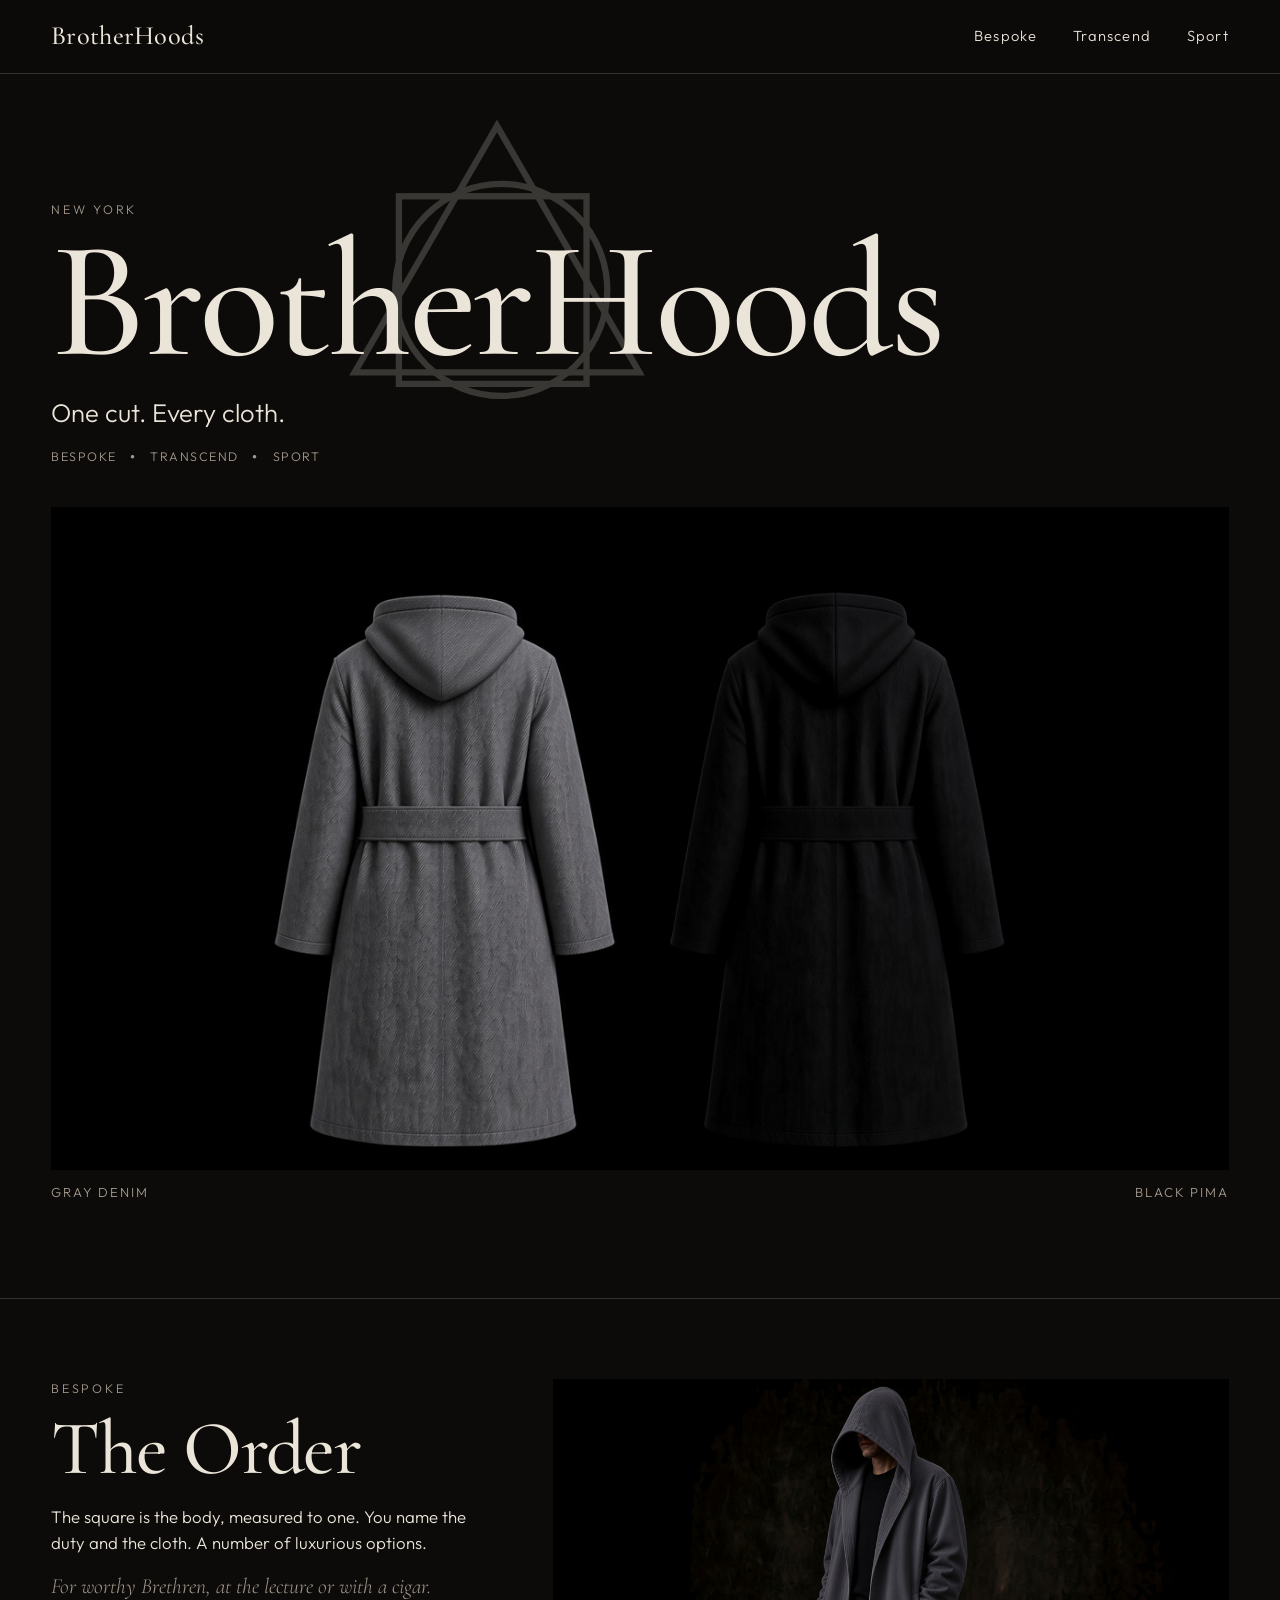
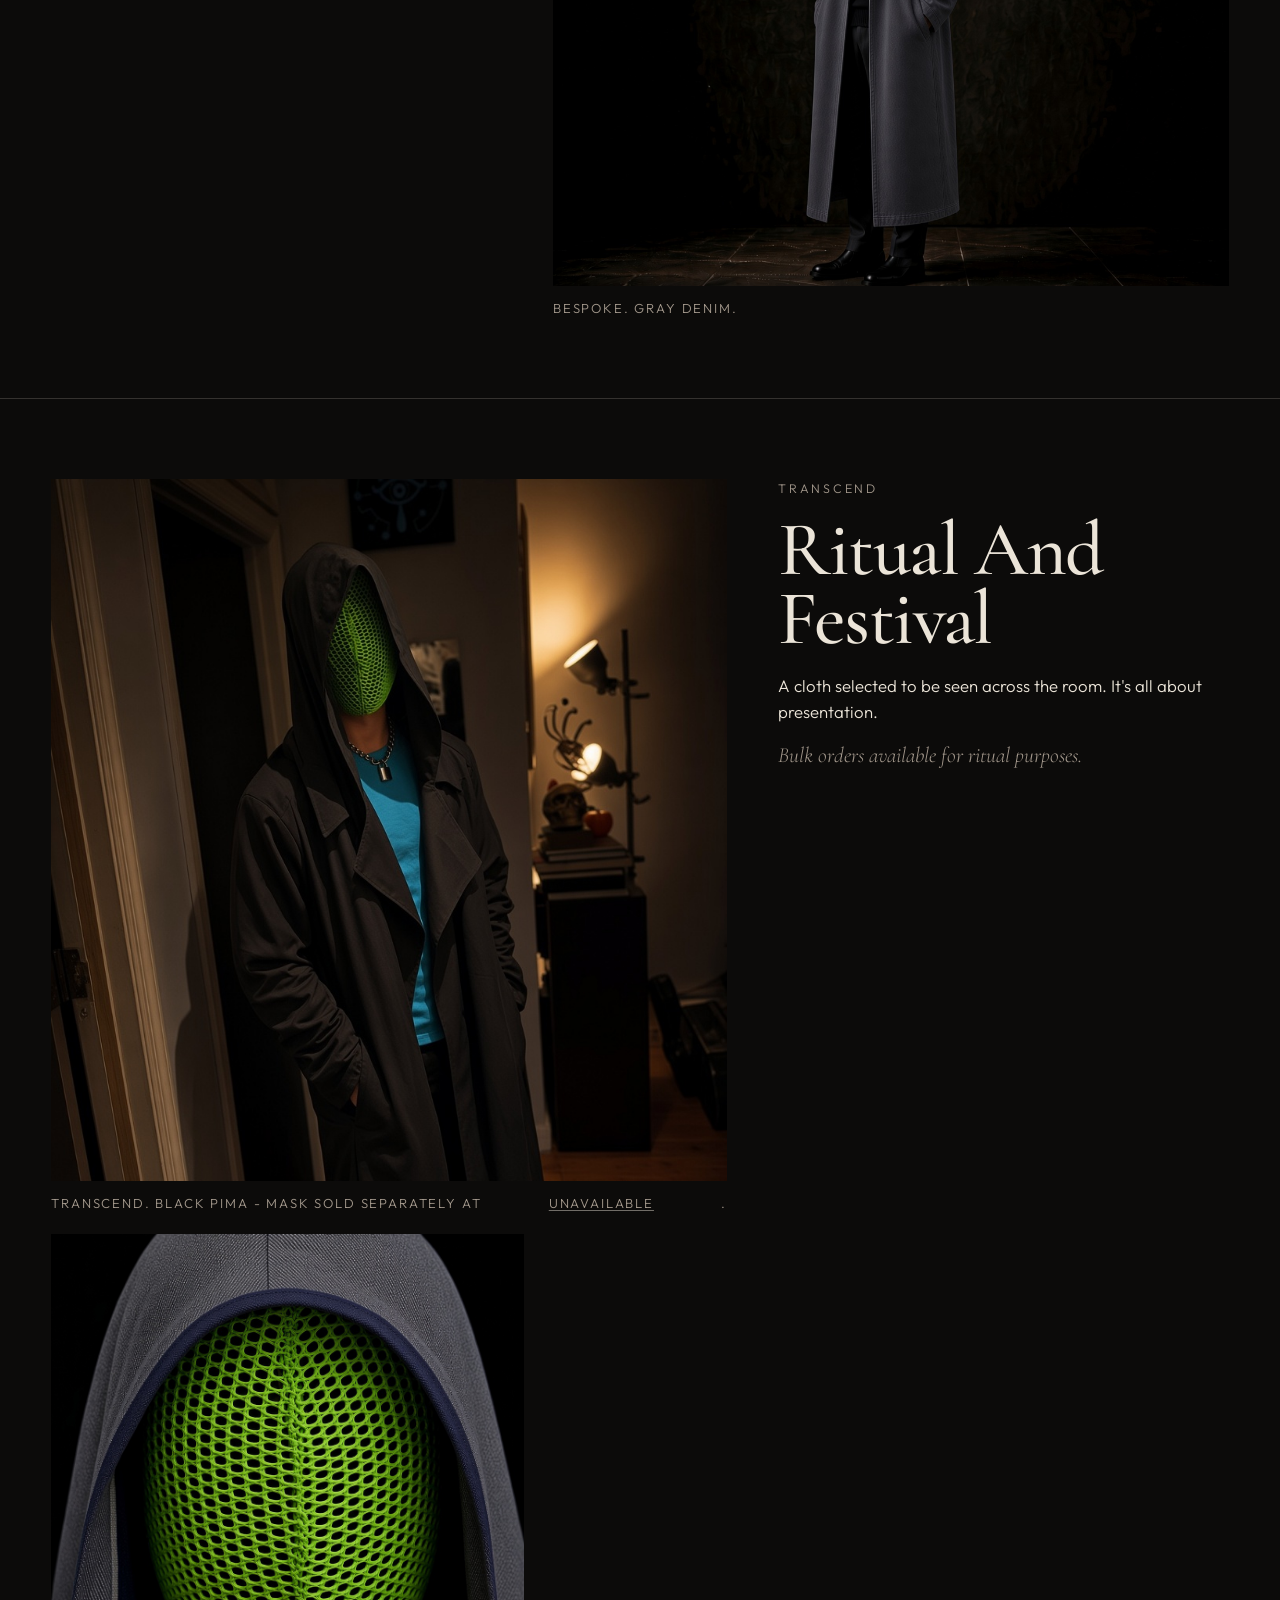
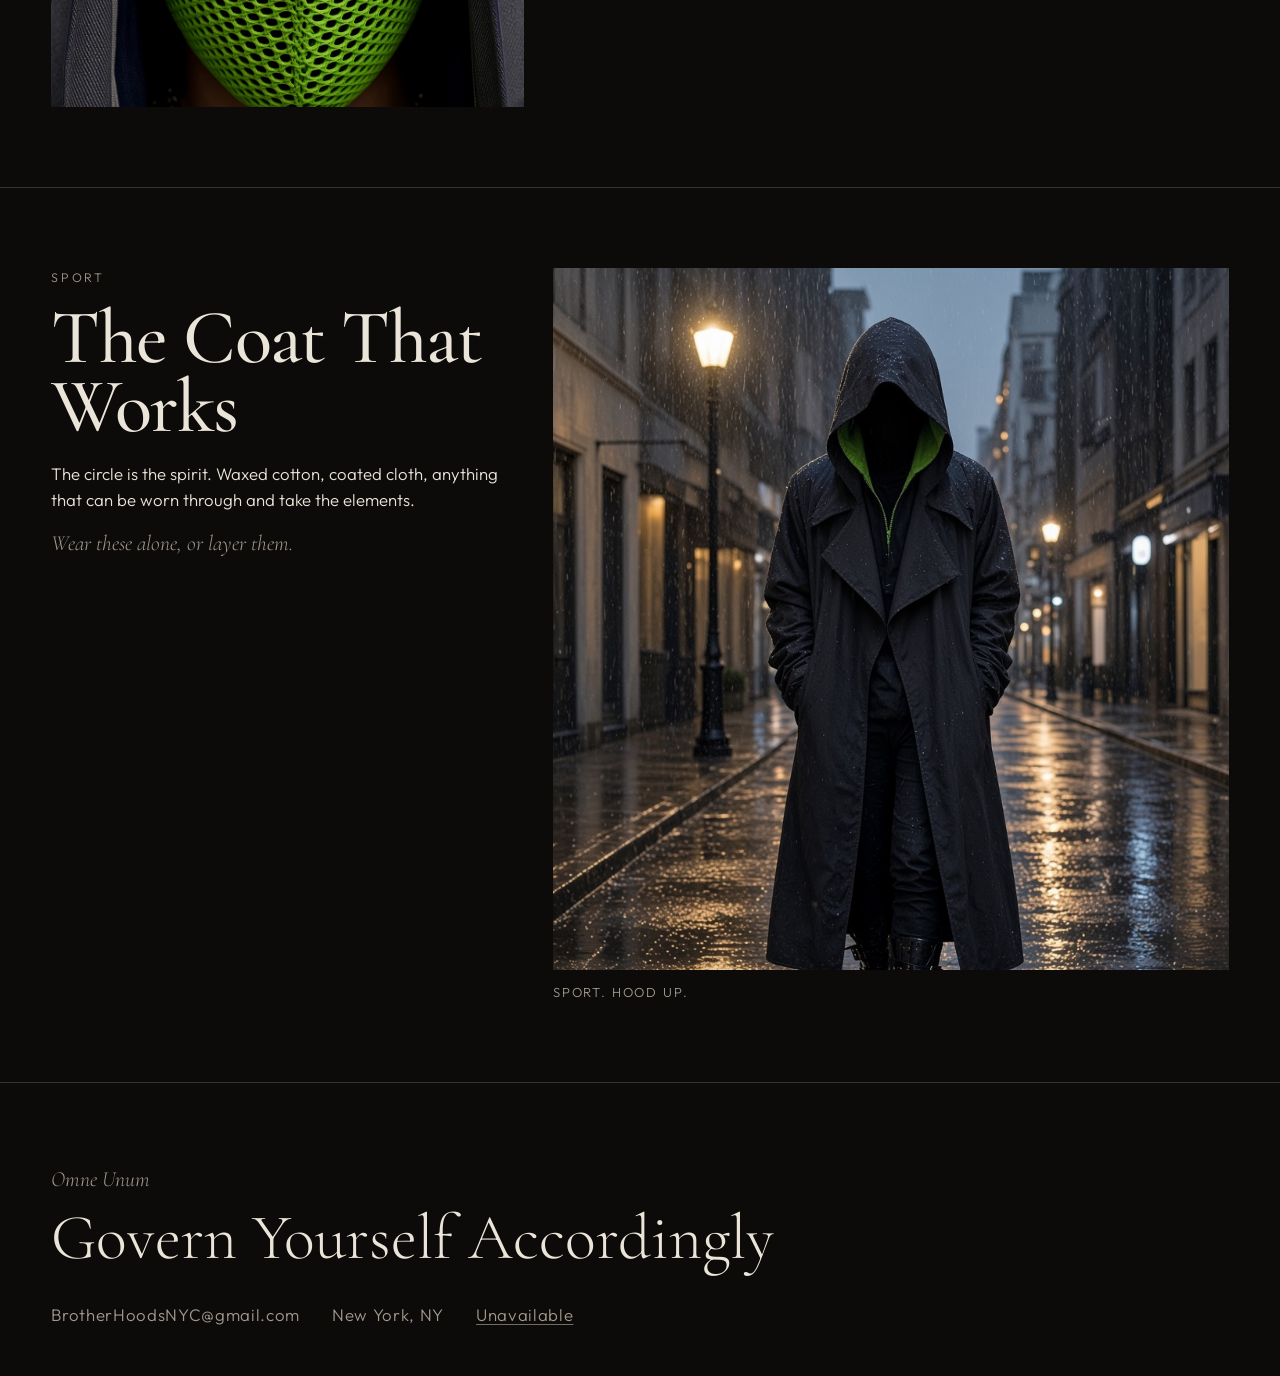
==== brotherhoods-preview/index.html @ b55fb92e "Add files via upload" ====
<!DOCTYPE html>
<html lang="en">
<head>
  <meta charset="utf-8" />
  <meta name="viewport" content="width=device-width, initial-scale=1" />
  <title>BrotherHoods</title>
  <meta name="description" content="One cut, in whatever cloth the life requires. Bespoke, Transcend, and Sport." />
  <link rel="canonical" href="https://brotherhoods.nyc/" />
  <link rel="preconnect" href="https://fonts.googleapis.com" />
  <link rel="preconnect" href="https://fonts.gstatic.com" crossorigin />
  <link href="https://fonts.googleapis.com/css2?family=Cormorant+Garamond:ital,wght@0,500;0,600;1,500&family=Outfit:wght@300;400;700&display=swap" rel="stylesheet" />
  <link rel="stylesheet" href="styles.css?v=15" />
</head>
<body>
  <a class="skip" href="#main">Skip to content</a>
  <header class="site-header">
    <a class="wordmark" href="#top">BrotherHoods</a>
    <nav class="nav" aria-label="Sections">
      <a href="#bespoke">Bespoke</a>
      <a href="#transcend">Transcend</a>
      <a href="#sport">Sport</a>
    </nav>
  </header>

  <main id="main">
    <section class="hero" id="top">
      <p class="eyebrow">New York</p>
      <div class="nameplate">
        <svg class="emblem" viewBox="0 0 680 230" aria-hidden="true">
          <g fill="none" stroke="currentColor" stroke-width="1.9" stroke-linejoin="miter" transform="translate(340,112) scale(1.6)">
            <circle id="emblem-ci" r="32"></circle>
            <rect id="emblem-sq" x="-28.36" y="-28.36" width="56.72" height="56.72" transform="rotate(45)"></rect>
            <polygon id="emblem-tr" points="0,-49.8 43.1,24.9 -43.1,24.9"></polygon>
          </g>
        </svg>
        <h1>BrotherHoods</h1>
      </div>
      <p class="lede" id="lede">
        <span class="lede-line">One cut. Every cloth.</span>
        <span class="lede-line lede-latin">Omne Unum</span>
      </p>
      <p class="duties">
        <a href="#bespoke">Bespoke</a>
        <span class="sep" aria-hidden="true">•</span>
        <a href="#transcend">Transcend</a>
        <span class="sep" aria-hidden="true">•</span>
        <a href="#sport">Sport</a>
      </p>
    </section>

    <figure class="plate">
      <img src="images/backs-low-broad.jpg" alt="The same hooded coat from the back, in gray denim and in black. The hood sits lower, one piece, no center seam. Shoulders a little broader. One wide belt strip from hip to hip." />
      <figcaption>
        <span>Gray denim</span>
        <span>Black Pima</span>
      </figcaption>
    </figure>

    <section class="chapter" id="bespoke">
      <div class="chapter-copy">
        <p class="eyebrow">Bespoke</p>
        <h2>The Order</h2>
        <p>The square is the body, measured to one. You name the duty and the cloth. A number of luxurious options.</p>
        <p class="note">For worthy Brethren, at the lecture or with a cigar.</p>
      </div>
      <figure>
        <img src="images/order-front.jpg?v=wider" alt="Three-quarter view of the gray denim robe. It hangs open from the hood with no closure. The belt stops at the side seam. The pockets are hidden in the side seams." />
        <figcaption>Bespoke. Gray denim.</figcaption>
      </figure>
    </section>

    <section class="chapter chapter-flip" id="transcend">
      <div class="chapter-copy">
        <p class="eyebrow">Transcend</p>
        <h2>Ritual And Festival</h2>
        <p>A cloth selected to be seen across the room. It's all about presentation.</p>
        <p class="note">Bulk orders available for ritual purposes.</p>
      </div>
      <div class="stack">
        <figure>
          <img src="images/transcend-open.jpg?v=original" alt="Black hooded coat worn open. A separate green mesh mask covers the face." />
          <figcaption>Transcend. Black Pima - Mask sold separately at <a class="out" href="https://www.unavailable.nyc/" target="_blank" rel="noopener noreferrer">Unavailable</a>.</figcaption>
        </figure>
        <figure class="detail">
          <img src="images/the-veil.jpg" alt="Close view of the green mesh mask, a separate Unavailable piece worn over the face." />
        </figure>
      </div>
    </section>

    <section class="chapter" id="sport">
      <div class="chapter-copy">
        <p class="eyebrow">Sport</p>
        <h2>The Coat That Works</h2>
        <p>The circle is the spirit. Waxed cotton, coated cloth, anything that can be worn through and take the elements.</p>
        <p class="note">Wear these alone, or layer them.</p>
      </div>
      <figure>
        <img src="images/sport-rain.jpg" alt="The black hooded coat worn in the rain, hood up, hands in the pockets." />
        <figcaption>Sport. Hood up.</figcaption>
      </figure>
    </section>
  </main>

  <footer class="site-footer">
    <p class="latin">Omne Unum</p>
    <p class="motto">Govern Yourself Accordingly</p>
    <div class="contact">
      <a href="mailto:BrotherHoodsNYC@gmail.com">BrotherHoodsNYC@gmail.com</a>
      <span>New York, NY</span>
      <a class="out" href="https://www.unavailable.nyc/" target="_blank" rel="noopener noreferrer">Unavailable</a>
    </div>
  </footer>
  <script>
    (function () {
      var S = Math.sqrt(3);
      var A = { c: 32, s: 56.72, t: 86.2 };
      var P = { c: 32, s: 50.27, t: 67.02 };
      var X = [-100, 0, 100];
      var B = 35;
      var UNTURN = 1.6;
      var MOVE = 3.6;
      var HOLD = 5;
      var BACK = 2.6;
      var sq = document.getElementById("emblem-sq");
      var tr = document.getElementById("emblem-tr");
      var ci = document.getElementById("emblem-ci");
      var emblem = document.querySelector(".emblem");
      var lede = document.getElementById("lede");
      var lined = UNTURN + MOVE;
      function smooth(x) {
        x = Math.min(1, Math.max(0, x));
        return x * x * x * (x * (x * 6 - 15) + 10);
      }
      function lerp(a, b, k) { return a + (b - a) * k; }
      function draw(rot, sep, m) {
        var c = lerp(A.c, P.c, m);
        var s = lerp(A.s, P.s, m);
        var w = lerp(A.t, P.t, m);
        var R = w / S;
        var sy = lerp(0, B - s / 2, sep);
        var ty = lerp(0, B - w / (2 * S), sep);
        var cy = lerp(0, B - c, sep);
        sq.setAttribute("x", -s / 2);
        sq.setAttribute("y", -s / 2);
        sq.setAttribute("width", s);
        sq.setAttribute("height", s);
        sq.setAttribute("transform", "translate(" + (X[0] * sep) + "," + sy + ") rotate(" + rot + ")");
        tr.setAttribute("points", "0," + (-R) + " " + (w / 2) + "," + (R / 2) + " " + (-w / 2) + "," + (R / 2));
        tr.setAttribute("transform", "translate(" + (X[1] * sep) + "," + ty + ")");
        ci.setAttribute("r", c);
        ci.setAttribute("cx", X[2] * sep);
        ci.setAttribute("cy", cy);
      }
      var raf = null;
      function play() {
        if (raf) cancelAnimationFrame(raf);
        emblem.classList.remove("rest");
        lede.classList.remove("show-latin");
        var t0 = null;
        function step(ts) {
          if (t0 === null) t0 = ts;
          var t = (ts - t0) / 1000;
          if (t < UNTURN) {
            draw(45 * (1 - smooth(t / UNTURN)), 0, 0);
            lede.classList.remove("show-latin");
          } else if (t < lined) {
            var k = smooth((t - UNTURN) / MOVE);
            draw(0, k, k);
            if (k > 0.82) lede.classList.add("show-latin");
          } else if (t < lined + HOLD) {
            draw(0, 1, 1);
            lede.classList.add("show-latin");
          } else if (t < lined + HOLD + BACK) {
            var u = (t - lined - HOLD) / BACK;
            var back = 1 - smooth(u);
            draw(45 * (1 - back), back, back);
            if (u > 0.62) lede.classList.remove("show-latin");
          } else {
            draw(45, 0, 0);
            lede.classList.remove("show-latin");
            emblem.classList.add("rest");
            raf = null;
            return;
          }
          raf = requestAnimationFrame(step);
        }
        draw(45, 0, 0);
        raf = requestAnimationFrame(step);
      }
      if (window.matchMedia("(prefers-reduced-motion: reduce)").matches) {
        draw(45, 0, 0);
        emblem.classList.add("rest");
      } else play();
    })();
  </script>
</body>
</html>
---- brotherhoods-preview/styles.css ----
:root {
  --bg: #0c0b0a;
  --ink: #ebe4d8;
  --dim: #a3988c;
  --line: rgba(235, 228, 216, 0.18);
  --serif: "Cormorant Garamond", "Palatino Linotype", Palatino, serif;
  --sans: "Outfit", "Avenir Next", "Segoe UI", sans-serif;
  --pad: clamp(1.25rem, 4vw, 4rem);
}

* { box-sizing: border-box; }

html { scroll-behavior: smooth; }

::selection {
  background: var(--ink);
  color: var(--bg);
}

@media (prefers-reduced-motion: reduce) {
  html { scroll-behavior: auto; }
}

body {
  margin: 0;
  background: var(--bg);
  color: var(--ink);
  font-family: var(--sans);
  font-weight: 300;
  font-size: 1.05rem;
  line-height: 1.55;
}

img { display: block; width: 100%; height: auto; }

a { color: inherit; text-decoration: none; }

a:focus-visible {
  outline: 1px solid var(--ink);
  outline-offset: 3px;
}

a.out {
  text-decoration: underline;
  text-underline-offset: 0.18em;
  text-decoration-thickness: 1px;
  text-decoration-color: rgba(235, 228, 216, 0.45);
}

a.out:hover { text-decoration-color: var(--ink); }

.skip {
  position: absolute;
  left: 1rem;
  top: -4rem;
  background: var(--ink);
  color: var(--bg);
  padding: 0.45rem 0.7rem;
  z-index: 5;
}

.skip:focus { top: 1rem; }

.site-header {
  position: sticky;
  top: 0;
  z-index: 4;
  display: flex;
  align-items: center;
  justify-content: space-between;
  gap: 1.5rem;
  padding: 1rem var(--pad);
  background: rgba(12, 11, 10, 0.92);
  border-bottom: 1px solid var(--line);
  backdrop-filter: blur(10px);
}

.wordmark {
  font-family: var(--serif);
  font-size: 1.65rem;
  font-weight: 500;
  letter-spacing: 0.01em;
}

.wordmark:hover { color: white; }

.nav {
  display: flex;
  gap: clamp(1rem, 3vw, 2.25rem);
  font-size: 0.92rem;
  letter-spacing: 0.08em;
}

.nav a:hover { color: white; }

.hero {
  display: flex;
  flex-direction: column;
  justify-content: flex-end;
  padding: 14vh var(--pad) 4.5vh;
}

.eyebrow {
  margin: 0 0 0.8rem;
  color: var(--dim);
  font-size: 0.78rem;
  letter-spacing: 0.22em;
  text-transform: uppercase;
}

h1, h2 {
  margin: 0;
  font-family: var(--serif);
  font-weight: 500;
  letter-spacing: -0.02em;
}

h1 {
  font-size: clamp(3.4rem, 13vw, 12.5rem);
  line-height: 0.84;
}

.nameplate {
  position: relative;
  width: max-content;
  max-width: 100%;
}

.nameplate h1 {
  position: relative;
  z-index: 1;
}

.emblem {
  position: absolute;
  left: 50%;
  top: 46%;
  width: 158%;
  height: auto;
  transform: translate(-50%, -50%);
  color: var(--ink);
  opacity: 0.2;
  pointer-events: none;
  overflow: visible;
  transition: opacity 1.4s ease;
}

.emblem.rest { opacity: 0.11; }

.lede {
  display: grid;
  max-width: 36rem;
  margin: 1.35rem 0 0;
  font-size: clamp(1.2rem, 2vw, 1.65rem);
  color: var(--ink);
}

.lede-line {
  grid-area: 1 / 1;
  transition: opacity 0.9s ease;
}

.lede-latin { opacity: 0; }

.lede.show-latin .lede-line:first-child { opacity: 0; }
.lede.show-latin .lede-latin { opacity: 1; }

.duties {
  display: flex;
  flex-wrap: wrap;
  align-items: center;
  gap: 0.45rem 0.85rem;
  margin: 0.9rem 0 0;
  color: var(--dim);
  letter-spacing: 0.12em;
  text-transform: uppercase;
  font-size: 0.78rem;
}

.duties a:hover { color: var(--ink); }

.sep {
  font-weight: 700;
  font-size: 1.15em;
  line-height: 1;
}

.plate {
  margin: 0;
  padding: 0 var(--pad) 6rem;
}

.plate img {
  background: #000;
}

.plate figcaption,
figure figcaption {
  display: flex;
  justify-content: space-between;
  gap: 1rem;
  margin-top: 0.75rem;
  color: var(--dim);
  font-size: 0.82rem;
  letter-spacing: 0.14em;
  text-transform: uppercase;
}

.chapter {
  display: grid;
  grid-template-columns: minmax(16rem, 0.8fr) 1.2fr;
  gap: clamp(1.5rem, 4vw, 4rem);
  align-items: start;
  padding: 5rem var(--pad);
  border-top: 1px solid var(--line);
  scroll-margin-top: 4.5rem;
}

.chapter figure img {
  max-height: 78vh;
  object-fit: cover;
  object-position: center top;
}

.chapter figure img.whole {
  object-fit: contain;
  object-position: center;
  background: #e6e1d8;
}

.chapter-flip { grid-template-columns: 1.2fr minmax(16rem, 0.8fr); }

.chapter-flip .chapter-copy { order: 2; }

h2 {
  font-size: clamp(3rem, 6vw, 5.5rem);
  line-height: 0.9;
  margin-bottom: 1.25rem;
}

.chapter-copy p { margin: 0 0 1rem; max-width: 34rem; }

.note {
  color: var(--dim);
  font-family: var(--serif);
  font-style: italic;
  font-size: 1.35rem;
  line-height: 1.3;
}

.stack {
  display: grid;
  gap: 1.25rem;
}

.detail { max-width: 70%; }

.detail img {
  max-height: 52vh;
  object-position: center;
}

figure { margin: 0; }

.site-footer {
  padding: 5rem var(--pad) 3rem;
  border-top: 1px solid var(--line);
}

.latin {
  margin: 0 0 0.6rem;
  color: var(--dim);
  font-family: var(--serif);
  font-style: italic;
  font-size: 1.35rem;
}

.motto {
  margin: 0 0 2rem;
  font-family: var(--serif);
  font-size: clamp(2.2rem, 5vw, 4rem);
  line-height: 1;
}

.contact {
  display: flex;
  flex-wrap: wrap;
  gap: 0.75rem 2rem;
  color: var(--dim);
  letter-spacing: 0.04em;
}

.contact a:hover { color: var(--ink); }

@media (max-width: 640px) {
  .hero {
    padding: 4.75rem var(--pad) 2.5rem;
  }

  h1 { font-size: 15.6vw; }

  .lede { margin-top: 1rem; }
}

@media (max-width: 800px) {
  .chapter,
  .chapter-flip {
    grid-template-columns: 1fr;
  }

  .chapter-flip .chapter-copy { order: 0; }

  .detail { max-width: none; }

  .nav { gap: 0.9rem; letter-spacing: 0.04em; font-size: 0.82rem; }
}
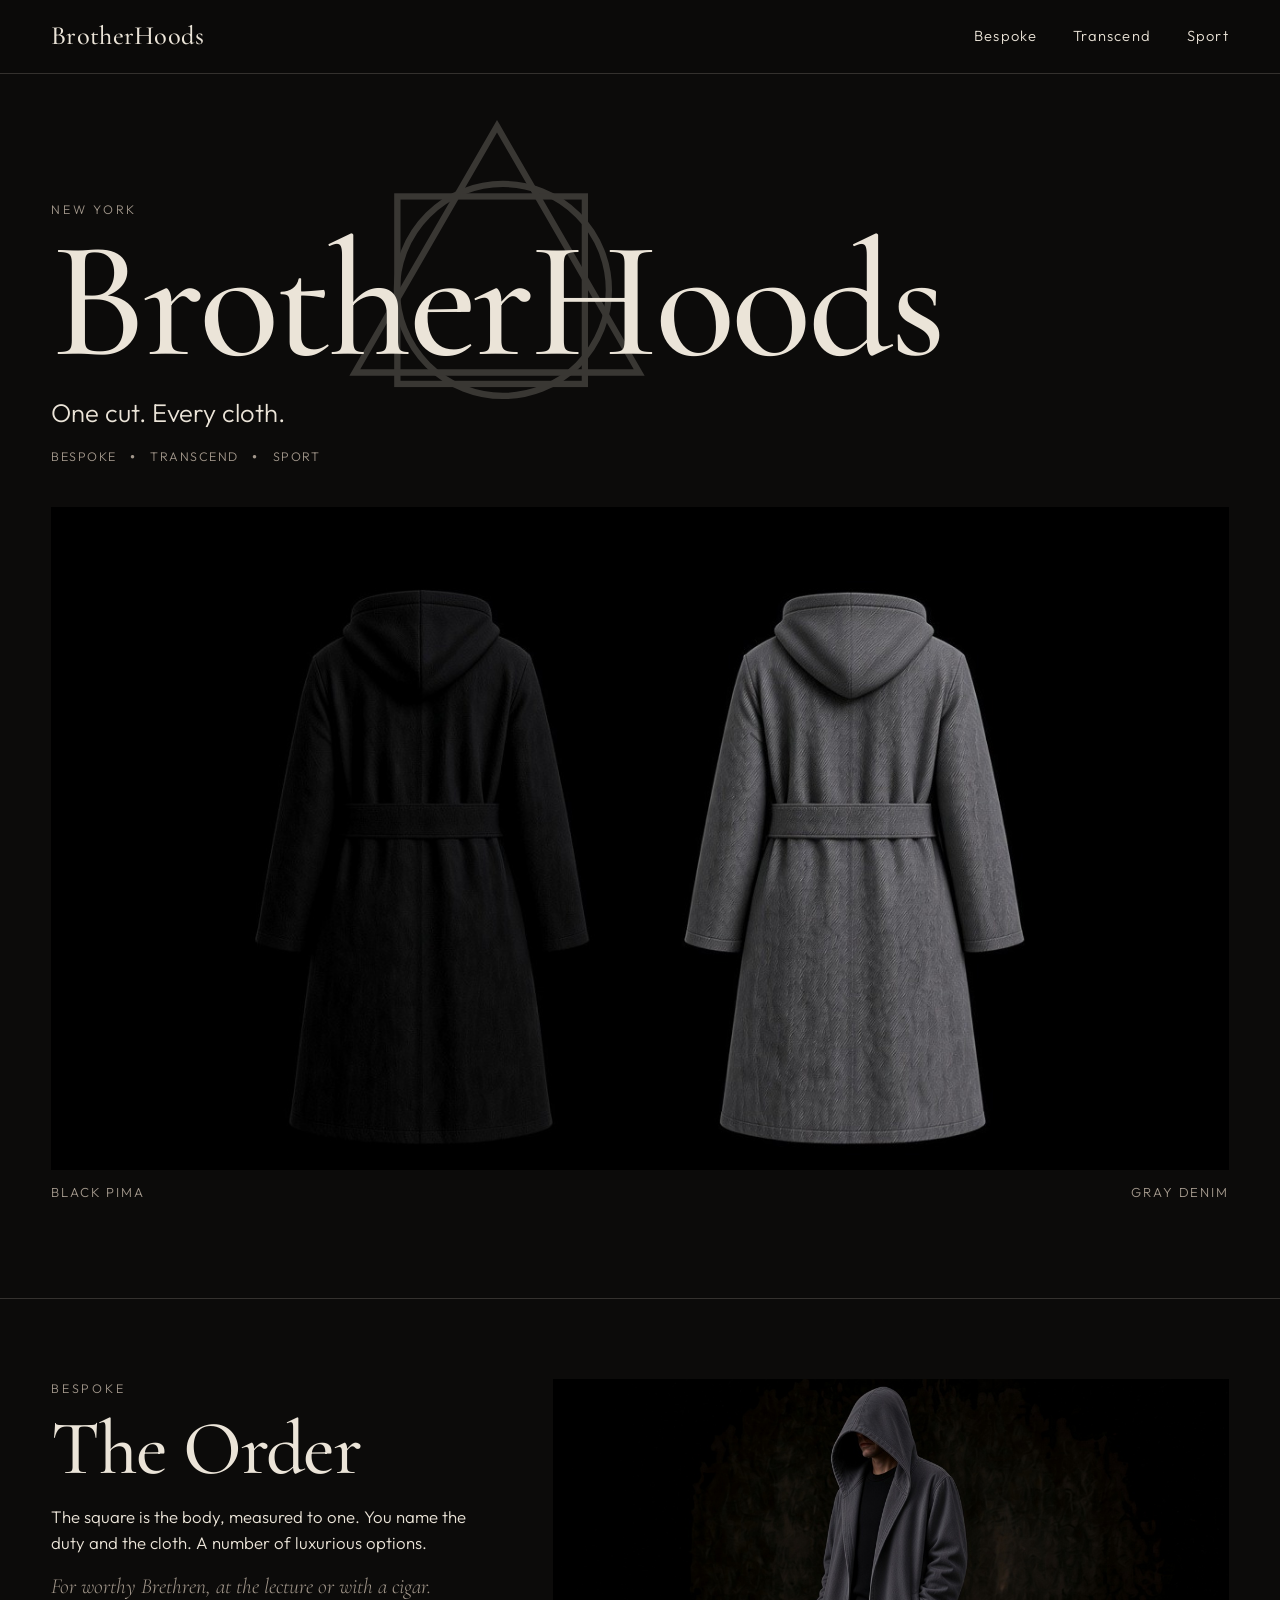
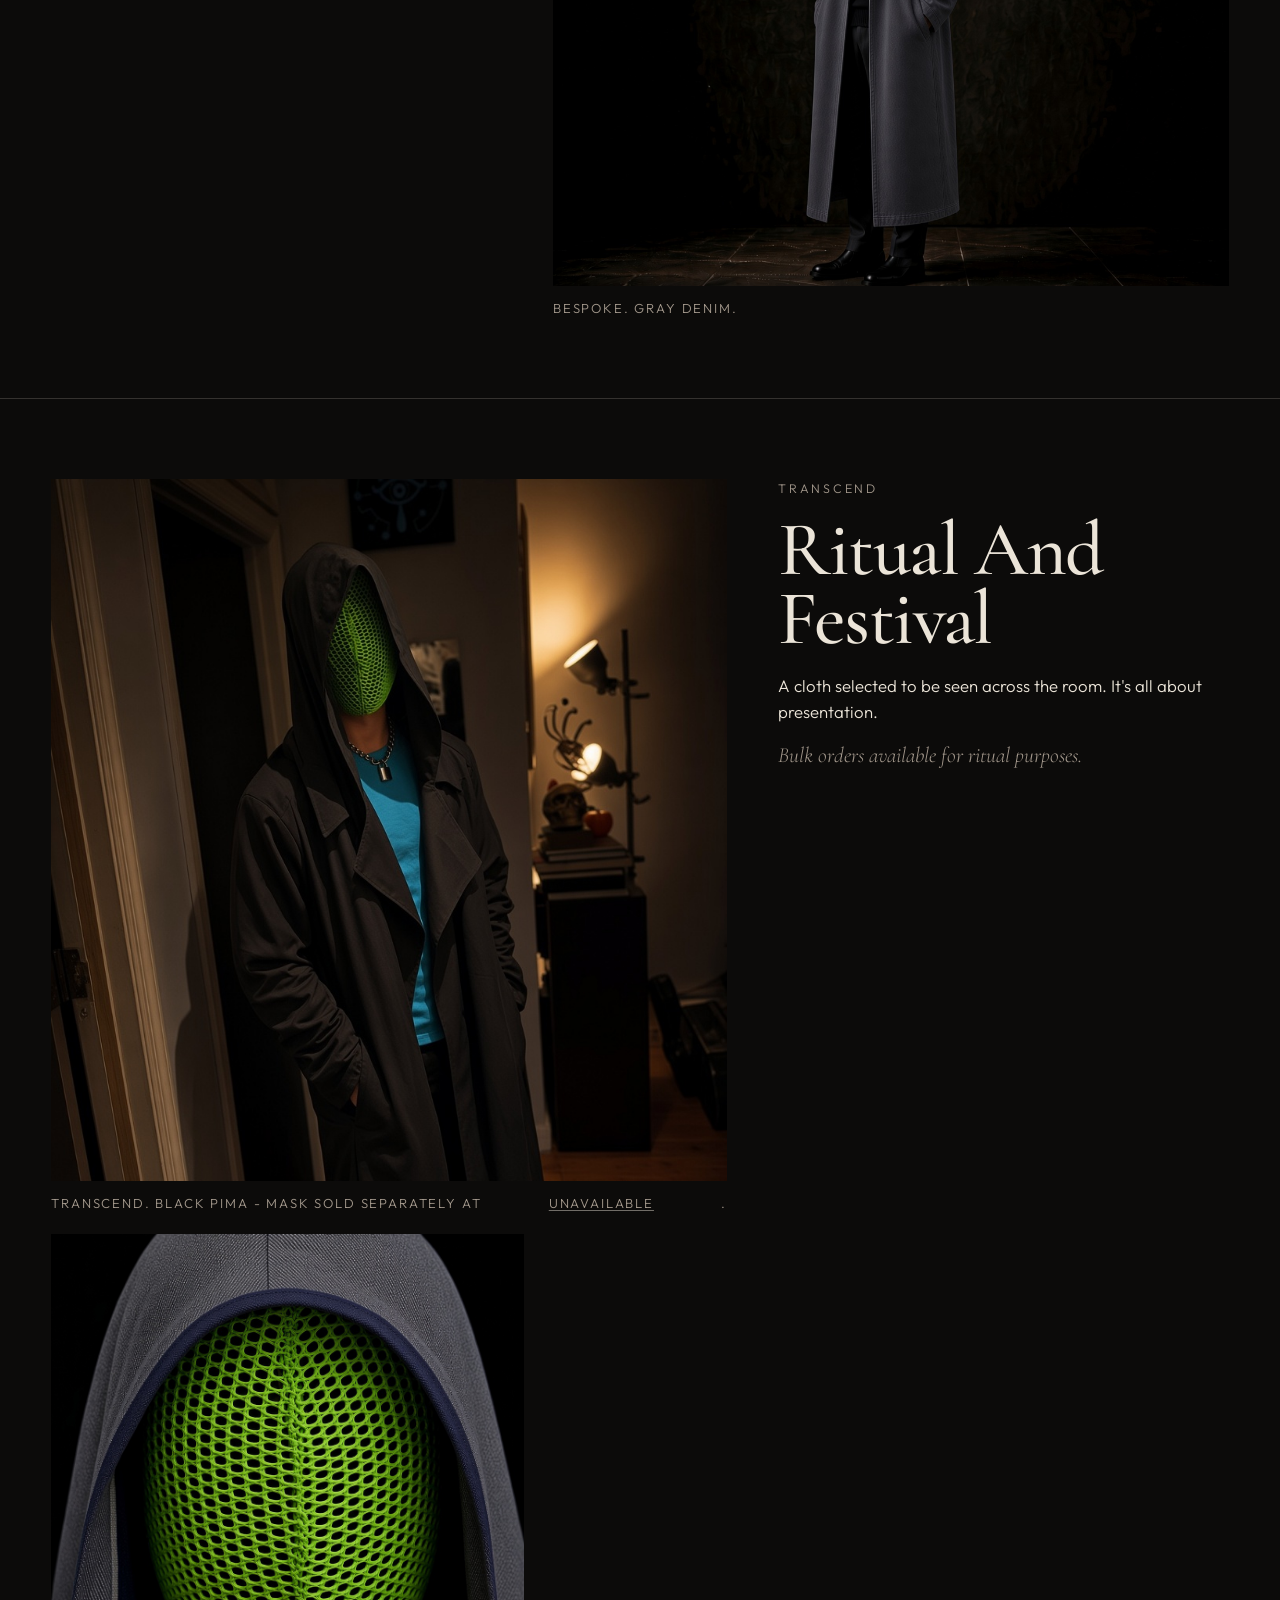
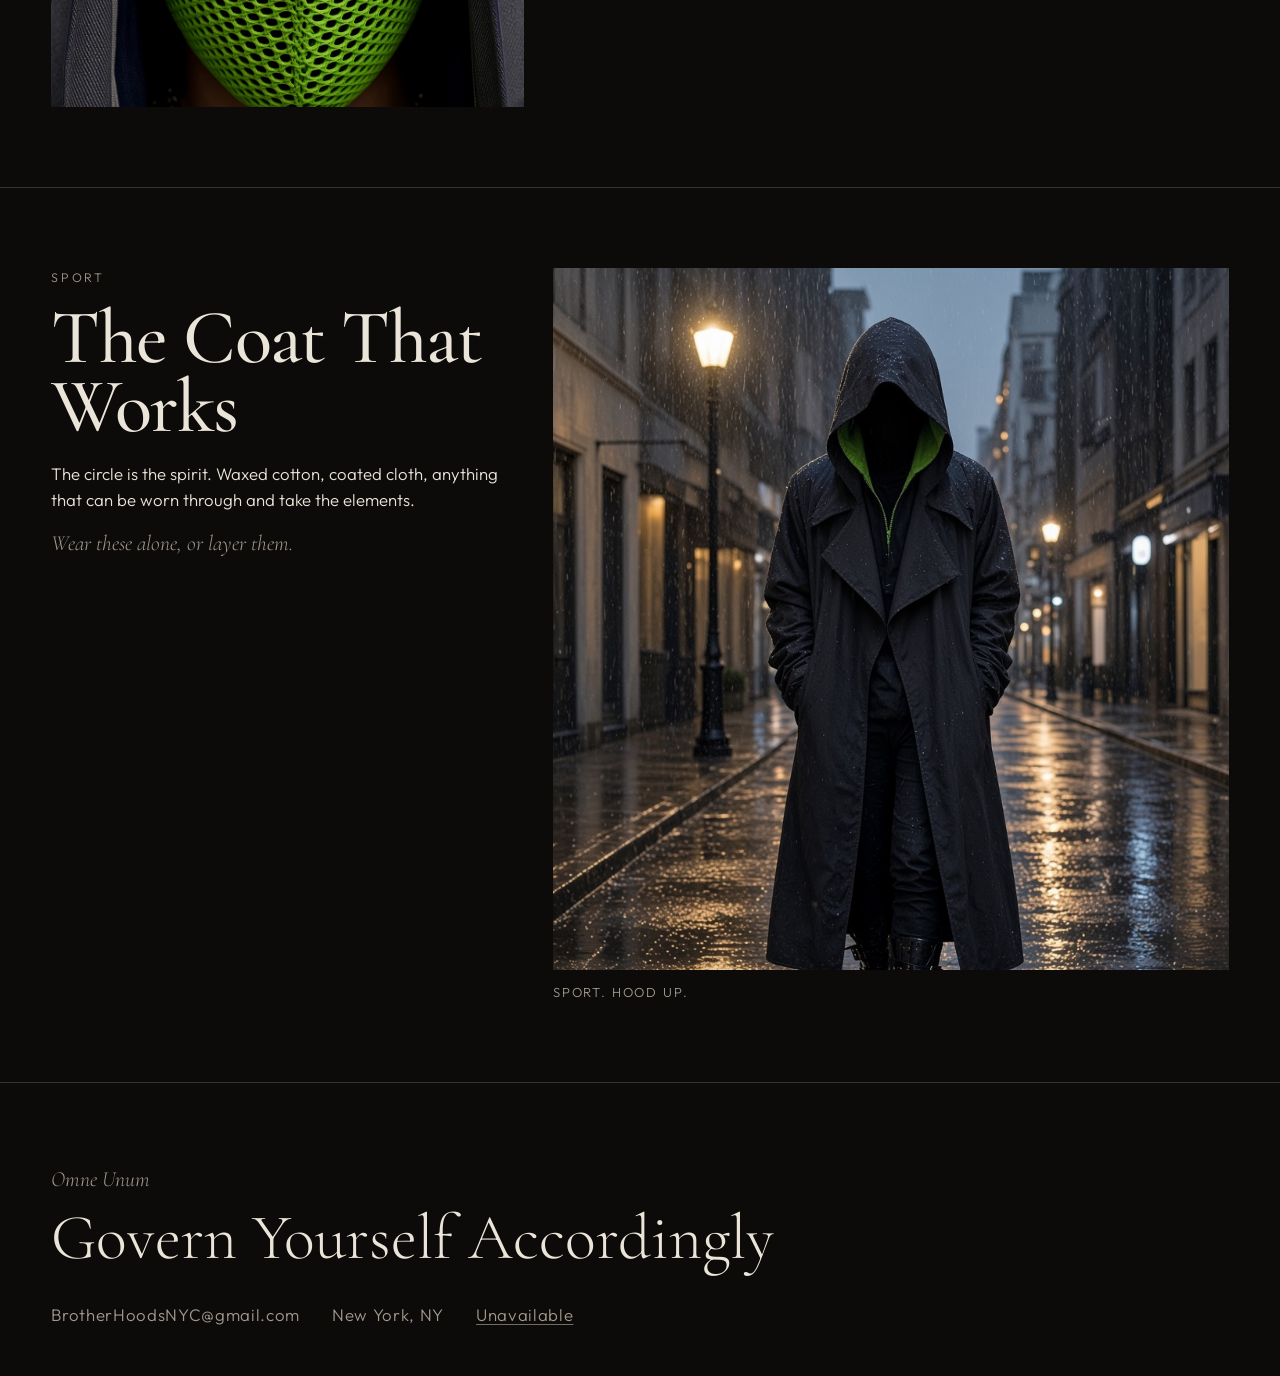
==== commit 635d0fd4: "Add files via upload" ====
--- a/brotherhoods-preview/index.html
+++ b/brotherhoods-preview/index.html
@@ -49,10 +49,10 @@
     </section>
 
     <figure class="plate">
-      <img src="images/backs-low-broad.jpg" alt="The same hooded coat from the back, in gray denim and in black. The hood sits lower, one piece, no center seam. Shoulders a little broader. One wide belt strip from hip to hip." />
+      <img src="images/backs-low-broad.jpg?v=close" alt="The same hooded coat from the back, in black and in gray denim. The hood sits lower, one piece, no center seam. Shoulders a little broader. One wide belt strip from hip to hip." />
       <figcaption>
+        <span>Black Pima</span>
         <span>Gray denim</span>
-        <span>Black Pima</span>
       </figcaption>
     </figure>
 
